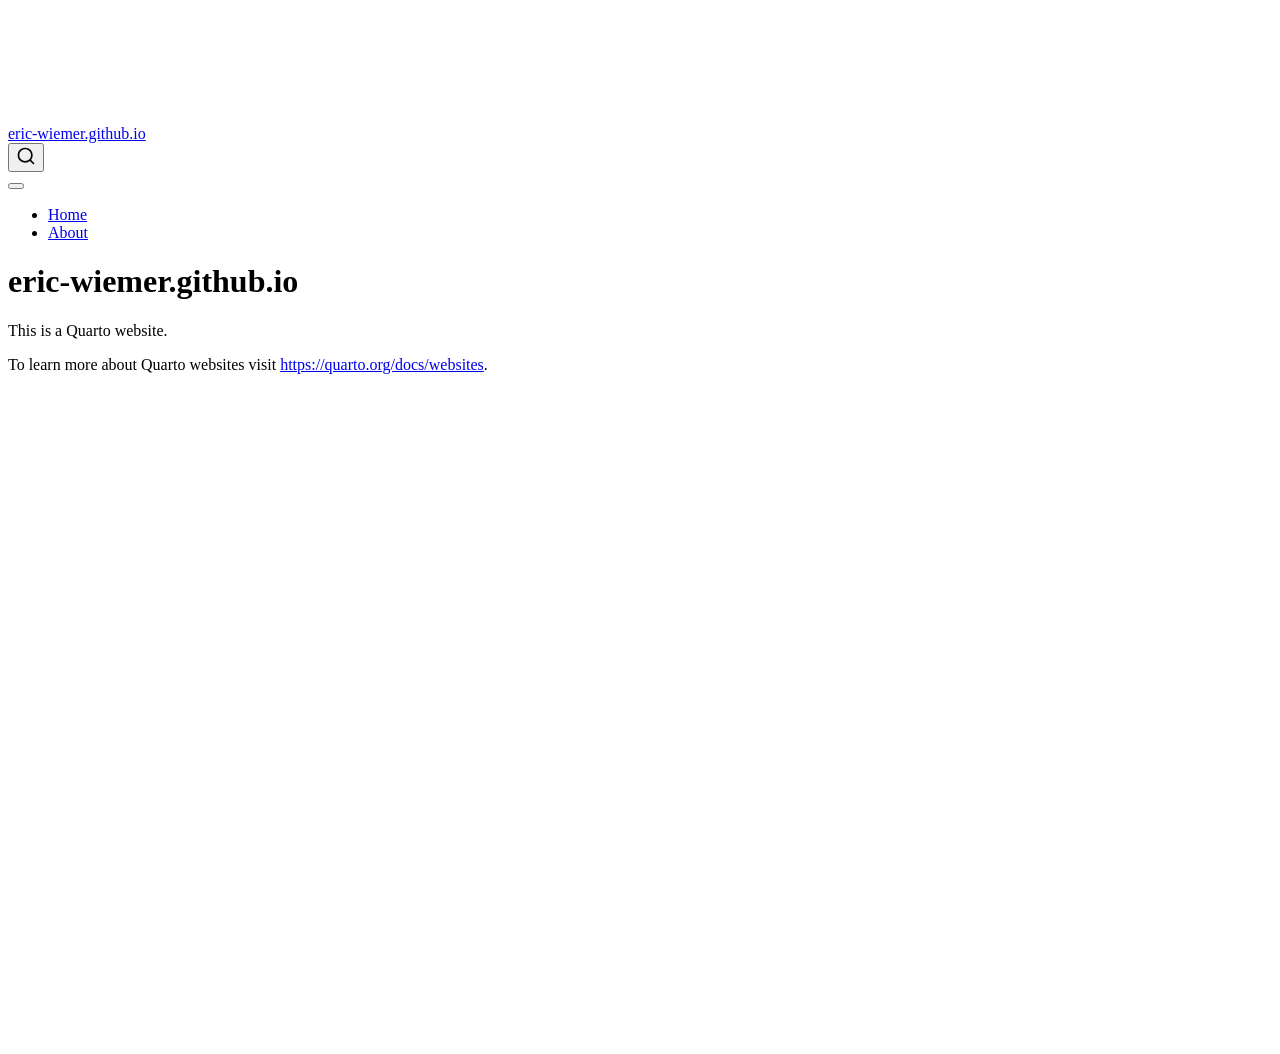
==== index.html @ 04e3b584 "Built site for gh-pages" ====
<!DOCTYPE html>
<html xmlns="http://www.w3.org/1999/xhtml" lang="en" xml:lang="en"><head>

<meta charset="utf-8">
<meta name="generator" content="quarto-1.9.38">

<meta name="viewport" content="width=device-width, initial-scale=1.0, user-scalable=yes">


<title>eric-wiemer.github.io</title>
<style>
/* Default styles provided by pandoc.
** See https://pandoc.org/MANUAL.html#variables-for-html for config info.
*/
code{white-space: pre-wrap;}
span.smallcaps{font-variant: small-caps;}
div.columns{display: flex; gap: min(4vw, 1.5em);}
div.column{flex: auto; overflow-x: auto;}
div.hanging-indent{margin-left: 1.5em; text-indent: -1.5em;}
ul.task-list{list-style: none;}
ul.task-list li input[type="checkbox"] {
  width: 0.8em;
  margin: 0 0.8em 0.2em -1em; /* quarto-specific, see https://github.com/quarto-dev/quarto-cli/issues/4556 */ 
  vertical-align: middle;
}
</style>


<script src="site_libs/quarto-nav/quarto-nav.js"></script>
<script src="site_libs/quarto-nav/headroom.min.js"></script>
<script src="site_libs/clipboard/clipboard.min.js"></script>
<script src="site_libs/quarto-search/autocomplete.umd.js"></script>
<script src="site_libs/quarto-search/fuse.min.js"></script>
<script src="site_libs/quarto-search/quarto-search.js"></script>
<meta name="quarto:offset" content="./">
<script src="site_libs/quarto-html/quarto.js" type="module"></script>
<script src="site_libs/quarto-html/tabsets/tabsets.js" type="module"></script>
<script src="site_libs/quarto-html/popper.min.js"></script>
<script src="site_libs/quarto-html/tippy.umd.min.js"></script>
<script src="site_libs/quarto-html/anchor.min.js"></script>
<link href="site_libs/quarto-html/tippy.css" rel="stylesheet">
<link href="site_libs/quarto-html/quarto-syntax-highlighting-15634bcf2e68342d4ad2dfa704d543f6.css" rel="stylesheet" id="quarto-text-highlighting-styles">
<script src="site_libs/bootstrap/bootstrap.min.js"></script>
<link href="site_libs/bootstrap/bootstrap-icons.css" rel="stylesheet">
<link href="site_libs/bootstrap/bootstrap-158031087360bce0ff56dc785ce39e06.min.css" rel="stylesheet" append-hash="true" id="quarto-bootstrap" data-mode="light">
<script id="quarto-search-options" type="application/json">{
  "location": "navbar",
  "copy-button": false,
  "collapse-after": 3,
  "panel-placement": "end",
  "type": "overlay",
  "limit": 50,
  "keyboard-shortcut": [
    "f",
    "/",
    "s"
  ],
  "show-item-context": false,
  "language": {
    "search-no-results-text": "No results",
    "search-matching-documents-text": "matching documents",
    "search-copy-link-title": "Copy link to search",
    "search-hide-matches-text": "Hide additional matches",
    "search-more-match-text": "more match in this document",
    "search-more-matches-text": "more matches in this document",
    "search-clear-button-title": "Clear",
    "search-text-placeholder": "",
    "search-detached-cancel-button-title": "Cancel",
    "search-submit-button-title": "Submit",
    "search-label": "Search"
  }
}</script>


<link rel="stylesheet" href="styles.css">
</head>

<body class="nav-fixed quarto-light">

<div id="quarto-search-results"></div>
  <header id="quarto-header" class="headroom fixed-top">
    <nav class="navbar navbar-expand-lg " data-bs-theme="dark">
      <div class="navbar-container container-fluid">
      <div class="navbar-brand-container mx-auto">
    <a class="navbar-brand" href="./index.html">
    <span class="navbar-title">eric-wiemer.github.io</span>
    </a>
  </div>
            <div id="quarto-search" class="" title="Search"></div>
          <button class="navbar-toggler" type="button" data-bs-toggle="collapse" data-bs-target="#navbarCollapse" aria-controls="navbarCollapse" role="menu" aria-expanded="false" aria-label="Toggle navigation" onclick="if (window.quartoToggleHeadroom) { window.quartoToggleHeadroom(); }">
  <span class="navbar-toggler-icon"></span>
</button>
          <div class="collapse navbar-collapse" id="navbarCollapse">
            <ul class="navbar-nav navbar-nav-scroll me-auto">
  <li class="nav-item">
    <a class="nav-link active" href="./index.html" aria-current="page"> 
<span class="menu-text">Home</span></a>
  </li>  
  <li class="nav-item">
    <a class="nav-link" href="./about.html"> 
<span class="menu-text">About</span></a>
  </li>  
</ul>
          </div> <!-- /navcollapse -->
            <div class="quarto-navbar-tools">
</div>
      </div> <!-- /container-fluid -->
    </nav>
</header>
<!-- content -->
<div id="quarto-content" class="quarto-container page-columns page-rows-contents page-layout-article page-navbar">
<!-- sidebar -->
<!-- margin-sidebar -->
    <div id="quarto-margin-sidebar" class="sidebar margin-sidebar zindex-bottom">
        
    </div>
<!-- main -->
<main class="content" id="quarto-document-content">

<header id="title-block-header" class="quarto-title-block default">
<div class="quarto-title">
<h1 class="title">eric-wiemer.github.io</h1>
</div>



<div class="quarto-title-meta">

    
  
    
  </div>
  


</header>


<p>This is a Quarto website.</p>
<p>To learn more about Quarto websites visit <a href="https://quarto.org/docs/websites" class="uri">https://quarto.org/docs/websites</a>.</p>



</main> <!-- /main -->
<script id="quarto-html-after-body" type="application/javascript">
  window.document.addEventListener("DOMContentLoaded", function (event) {
    const icon = "";
    const anchorJS = new window.AnchorJS();
    anchorJS.options = {
      placement: 'right',
      icon: icon
    };
    anchorJS.add('.anchored');
    const isCodeAnnotation = (el) => {
      for (const clz of el.classList) {
        if (clz.startsWith('code-annotation-')) {                     
          return true;
        }
      }
      return false;
    }
    const onCopySuccess = function(e) {
      // button target
      const button = e.trigger;
      // don't keep focus
      button.blur();
      // flash "checked"
      button.classList.add('code-copy-button-checked');
      var currentTitle = button.getAttribute("title");
      button.setAttribute("title", "Copied!");
      let tooltip;
      if (window.bootstrap) {
        button.setAttribute("data-bs-toggle", "tooltip");
        button.setAttribute("data-bs-placement", "left");
        button.setAttribute("data-bs-title", "Copied!");
        tooltip = new bootstrap.Tooltip(button, 
          { trigger: "manual", 
            customClass: "code-copy-button-tooltip",
            offset: [0, -8]});
        tooltip.show();    
      }
      setTimeout(function() {
        if (tooltip) {
          tooltip.hide();
          button.removeAttribute("data-bs-title");
          button.removeAttribute("data-bs-toggle");
          button.removeAttribute("data-bs-placement");
        }
        button.setAttribute("title", currentTitle);
        button.classList.remove('code-copy-button-checked');
      }, 1000);
      // clear code selection
      e.clearSelection();
    }
    const getTextToCopy = function(trigger) {
      const outerScaffold = trigger.parentElement.cloneNode(true);
      const codeEl = outerScaffold.querySelector('code');
      for (const childEl of codeEl.children) {
        if (isCodeAnnotation(childEl)) {
          childEl.remove();
        }
      }
      return codeEl.innerText;
    }
    const clipboard = new window.ClipboardJS('.code-copy-button:not([data-in-quarto-modal])', {
      text: getTextToCopy
    });
    clipboard.on('success', onCopySuccess);
    if (window.document.getElementById('quarto-embedded-source-code-modal')) {
      const clipboardModal = new window.ClipboardJS('.code-copy-button[data-in-quarto-modal]', {
        text: getTextToCopy,
        container: window.document.getElementById('quarto-embedded-source-code-modal')
      });
      clipboardModal.on('success', onCopySuccess);
    }
      var localhostRegex = new RegExp(/^(?:http|https):\/\/localhost\:?[0-9]*\//);
      var mailtoRegex = new RegExp(/^mailto:/);
        var filterRegex = new RegExp('/' + window.location.host + '/');
      var isInternal = (href) => {
          return filterRegex.test(href) || localhostRegex.test(href) || mailtoRegex.test(href);
      }
      // Inspect non-navigation links and adorn them if external
     var links = window.document.querySelectorAll('a[href]:not(.nav-link):not(.navbar-brand):not(.toc-action):not(.sidebar-link):not(.sidebar-item-toggle):not(.pagination-link):not(.no-external):not([aria-hidden]):not(.dropdown-item):not(.quarto-navigation-tool):not(.about-link)');
      for (var i=0; i<links.length; i++) {
        const link = links[i];
        if (!isInternal(link.href)) {
          // undo the damage that might have been done by quarto-nav.js in the case of
          // links that we want to consider external
          if (link.dataset.originalHref !== undefined) {
            link.href = link.dataset.originalHref;
          }
        }
      }
    function tippyHover(el, contentFn, onTriggerFn, onUntriggerFn) {
      const config = {
        allowHTML: true,
        maxWidth: 500,
        delay: 100,
        arrow: false,
        appendTo: function(el) {
            return el.parentElement;
        },
        interactive: true,
        interactiveBorder: 10,
        theme: 'quarto',
        placement: 'bottom-start',
      };
      if (contentFn) {
        config.content = contentFn;
      }
      if (onTriggerFn) {
        config.onTrigger = onTriggerFn;
      }
      if (onUntriggerFn) {
        config.onUntrigger = onUntriggerFn;
      }
      window.tippy(el, config); 
    }
    const noterefs = window.document.querySelectorAll('a[role="doc-noteref"]');
    for (var i=0; i<noterefs.length; i++) {
      const ref = noterefs[i];
      tippyHover(ref, function() {
        // use id or data attribute instead here
        let href = ref.getAttribute('data-footnote-href') || ref.getAttribute('href');
        try { href = new URL(href).hash; } catch {}
        const id = href.replace(/^#\/?/, "");
        const note = window.document.getElementById(id);
        if (note) {
          return note.innerHTML;
        } else {
          return "";
        }
      });
    }
    const xrefs = window.document.querySelectorAll('a.quarto-xref');
    const processXRef = (id, note) => {
      // Strip column container classes
      const stripColumnClz = (el) => {
        el.classList.remove("page-full", "page-columns");
        if (el.children) {
          for (const child of el.children) {
            stripColumnClz(child);
          }
        }
      }
      stripColumnClz(note)
      if (id === null || id.startsWith('sec-')) {
        // Special case sections, only their first couple elements
        const container = document.createElement("div");
        if (note.children && note.children.length > 2) {
          container.appendChild(note.children[0].cloneNode(true));
          for (let i = 1; i < note.children.length; i++) {
            const child = note.children[i];
            if (child.tagName === "P" && child.innerText === "") {
              continue;
            } else {
              container.appendChild(child.cloneNode(true));
              break;
            }
          }
          if (window.Quarto?.typesetMath) {
            window.Quarto.typesetMath(container);
          }
          return container.innerHTML
        } else {
          if (window.Quarto?.typesetMath) {
            window.Quarto.typesetMath(note);
          }
          return note.innerHTML;
        }
      } else {
        // Remove any anchor links if they are present
        const anchorLink = note.querySelector('a.anchorjs-link');
        if (anchorLink) {
          anchorLink.remove();
        }
        if (window.Quarto?.typesetMath) {
          window.Quarto.typesetMath(note);
        }
        if (note.classList.contains("callout")) {
          return note.outerHTML;
        } else {
          return note.innerHTML;
        }
      }
    }
    for (var i=0; i<xrefs.length; i++) {
      const xref = xrefs[i];
      tippyHover(xref, undefined, function(instance) {
        instance.disable();
        let url = xref.getAttribute('href');
        let hash = undefined; 
        if (url.startsWith('#')) {
          hash = url;
        } else {
          try { hash = new URL(url).hash; } catch {}
        }
        if (hash) {
          const id = hash.replace(/^#\/?/, "");
          const note = window.document.getElementById(id);
          if (note !== null) {
            try {
              const html = processXRef(id, note.cloneNode(true));
              instance.setContent(html);
            } finally {
              instance.enable();
              instance.show();
            }
          } else {
            // See if we can fetch this
            fetch(url.split('#')[0])
            .then(res => res.text())
            .then(html => {
              const parser = new DOMParser();
              const htmlDoc = parser.parseFromString(html, "text/html");
              const note = htmlDoc.getElementById(id);
              if (note !== null) {
                const html = processXRef(id, note);
                instance.setContent(html);
              } 
            }).finally(() => {
              instance.enable();
              instance.show();
            });
          }
        } else {
          // See if we can fetch a full url (with no hash to target)
          // This is a special case and we should probably do some content thinning / targeting
          fetch(url)
          .then(res => res.text())
          .then(html => {
            const parser = new DOMParser();
            const htmlDoc = parser.parseFromString(html, "text/html");
            const note = htmlDoc.querySelector('main.content');
            if (note !== null) {
              // This should only happen for chapter cross references
              // (since there is no id in the URL)
              // remove the first header
              if (note.children.length > 0 && note.children[0].tagName === "HEADER") {
                note.children[0].remove();
              }
              const html = processXRef(null, note);
              instance.setContent(html);
            } 
          }).finally(() => {
            instance.enable();
            instance.show();
          });
        }
      }, function(instance) {
      });
    }
        let selectedAnnoteEl;
        const selectorForAnnotation = ( cell, annotation) => {
          let cellAttr = 'data-code-cell="' + cell + '"';
          let lineAttr = 'data-code-annotation="' +  annotation + '"';
          const selector = 'span[' + cellAttr + '][' + lineAttr + ']';
          return selector;
        }
        const selectCodeLines = (annoteEl) => {
          const doc = window.document;
          const targetCell = annoteEl.getAttribute("data-target-cell");
          const targetAnnotation = annoteEl.getAttribute("data-target-annotation");
          const annoteSpan = window.document.querySelector(selectorForAnnotation(targetCell, targetAnnotation));
          const lines = annoteSpan.getAttribute("data-code-lines").split(",");
          const lineIds = lines.map((line) => {
            return targetCell + "-" + line;
          })
          let top = null;
          let height = null;
          let parent = null;
          if (lineIds.length > 0) {
              //compute the position of the single el (top and bottom and make a div)
              const el = window.document.getElementById(lineIds[0]);
              top = el.offsetTop;
              height = el.offsetHeight;
              parent = el.parentElement.parentElement;
            if (lineIds.length > 1) {
              const lastEl = window.document.getElementById(lineIds[lineIds.length - 1]);
              const bottom = lastEl.offsetTop + lastEl.offsetHeight;
              height = bottom - top;
            }
            if (top !== null && height !== null && parent !== null) {
              // cook up a div (if necessary) and position it 
              let div = window.document.getElementById("code-annotation-line-highlight");
              if (div === null) {
                div = window.document.createElement("div");
                div.setAttribute("id", "code-annotation-line-highlight");
                div.style.position = 'absolute';
                parent.appendChild(div);
              }
              div.style.top = top - 2 + "px";
              div.style.height = height + 4 + "px";
              div.style.left = 0;
              let gutterDiv = window.document.getElementById("code-annotation-line-highlight-gutter");
              if (gutterDiv === null) {
                gutterDiv = window.document.createElement("div");
                gutterDiv.setAttribute("id", "code-annotation-line-highlight-gutter");
                gutterDiv.style.position = 'absolute';
                const codeCell = window.document.getElementById(targetCell);
                const gutter = codeCell.querySelector('.code-annotation-gutter');
                gutter.appendChild(gutterDiv);
              }
              gutterDiv.style.top = top - 2 + "px";
              gutterDiv.style.height = height + 4 + "px";
            }
            selectedAnnoteEl = annoteEl;
          }
        };
        const unselectCodeLines = () => {
          const elementsIds = ["code-annotation-line-highlight", "code-annotation-line-highlight-gutter"];
          elementsIds.forEach((elId) => {
            const div = window.document.getElementById(elId);
            if (div) {
              div.remove();
            }
          });
          selectedAnnoteEl = undefined;
        };
          // Handle positioning of the toggle
      window.addEventListener(
        "resize",
        throttle(() => {
          elRect = undefined;
          if (selectedAnnoteEl) {
            selectCodeLines(selectedAnnoteEl);
          }
        }, 10)
      );
      function throttle(fn, ms) {
      let throttle = false;
      let timer;
        return (...args) => {
          if(!throttle) { // first call gets through
              fn.apply(this, args);
              throttle = true;
          } else { // all the others get throttled
              if(timer) clearTimeout(timer); // cancel #2
              timer = setTimeout(() => {
                fn.apply(this, args);
                timer = throttle = false;
              }, ms);
          }
        };
      }
        // Attach click handler to the DT
        const annoteDls = window.document.querySelectorAll('dt[data-target-cell]');
        for (const annoteDlNode of annoteDls) {
          annoteDlNode.addEventListener('click', (event) => {
            const clickedEl = event.target;
            if (clickedEl !== selectedAnnoteEl) {
              unselectCodeLines();
              const activeEl = window.document.querySelector('dt[data-target-cell].code-annotation-active');
              if (activeEl) {
                activeEl.classList.remove('code-annotation-active');
              }
              selectCodeLines(clickedEl);
              clickedEl.classList.add('code-annotation-active');
            } else {
              // Unselect the line
              unselectCodeLines();
              clickedEl.classList.remove('code-annotation-active');
            }
          });
        }
    const findCites = (el) => {
      const parentEl = el.parentElement;
      if (parentEl) {
        const cites = parentEl.dataset.cites;
        if (cites) {
          return {
            el,
            cites: cites.split(' ')
          };
        } else {
          return findCites(el.parentElement)
        }
      } else {
        return undefined;
      }
    };
    var bibliorefs = window.document.querySelectorAll('a[role="doc-biblioref"]');
    for (var i=0; i<bibliorefs.length; i++) {
      const ref = bibliorefs[i];
      const citeInfo = findCites(ref);
      if (citeInfo) {
        tippyHover(citeInfo.el, function() {
          var popup = window.document.createElement('div');
          citeInfo.cites.forEach(function(cite) {
            var citeDiv = window.document.createElement('div');
            citeDiv.classList.add('hanging-indent');
            citeDiv.classList.add('csl-entry');
            var biblioDiv = window.document.getElementById('ref-' + cite);
            if (biblioDiv) {
              citeDiv.innerHTML = biblioDiv.innerHTML;
            }
            popup.appendChild(citeDiv);
          });
          return popup.innerHTML;
        });
      }
    }
  });
  </script>
</div> <!-- /content -->




</body></html>
---- site_libs/quarto-html/tippy.css ----
.tippy-box[data-animation=fade][data-state=hidden]{opacity:0}[data-tippy-root]{max-width:calc(100vw - 10px)}.tippy-box{position:relative;background-color:#333;color:#fff;border-radius:4px;font-size:14px;line-height:1.4;white-space:normal;outline:0;transition-property:transform,visibility,opacity}.tippy-box[data-placement^=top]>.tippy-arrow{bottom:0}.tippy-box[data-placement^=top]>.tippy-arrow:before{bottom:-7px;left:0;border-width:8px 8px 0;border-top-color:initial;transform-origin:center top}.tippy-box[data-placement^=bottom]>.tippy-arrow{top:0}.tippy-box[data-placement^=bottom]>.tippy-arrow:before{top:-7px;left:0;border-width:0 8px 8px;border-bottom-color:initial;transform-origin:center bottom}.tippy-box[data-placement^=left]>.tippy-arrow{right:0}.tippy-box[data-placement^=left]>.tippy-arrow:before{border-width:8px 0 8px 8px;border-left-color:initial;right:-7px;transform-origin:center left}.tippy-box[data-placement^=right]>.tippy-arrow{left:0}.tippy-box[data-placement^=right]>.tippy-arrow:before{left:-7px;border-width:8px 8px 8px 0;border-right-color:initial;transform-origin:center right}.tippy-box[data-inertia][data-state=visible]{transition-timing-function:cubic-bezier(.54,1.5,.38,1.11)}.tippy-arrow{width:16px;height:16px;color:#333}.tippy-arrow:before{content:"";position:absolute;border-color:transparent;border-style:solid}.tippy-content{position:relative;padding:5px 9px;z-index:1}
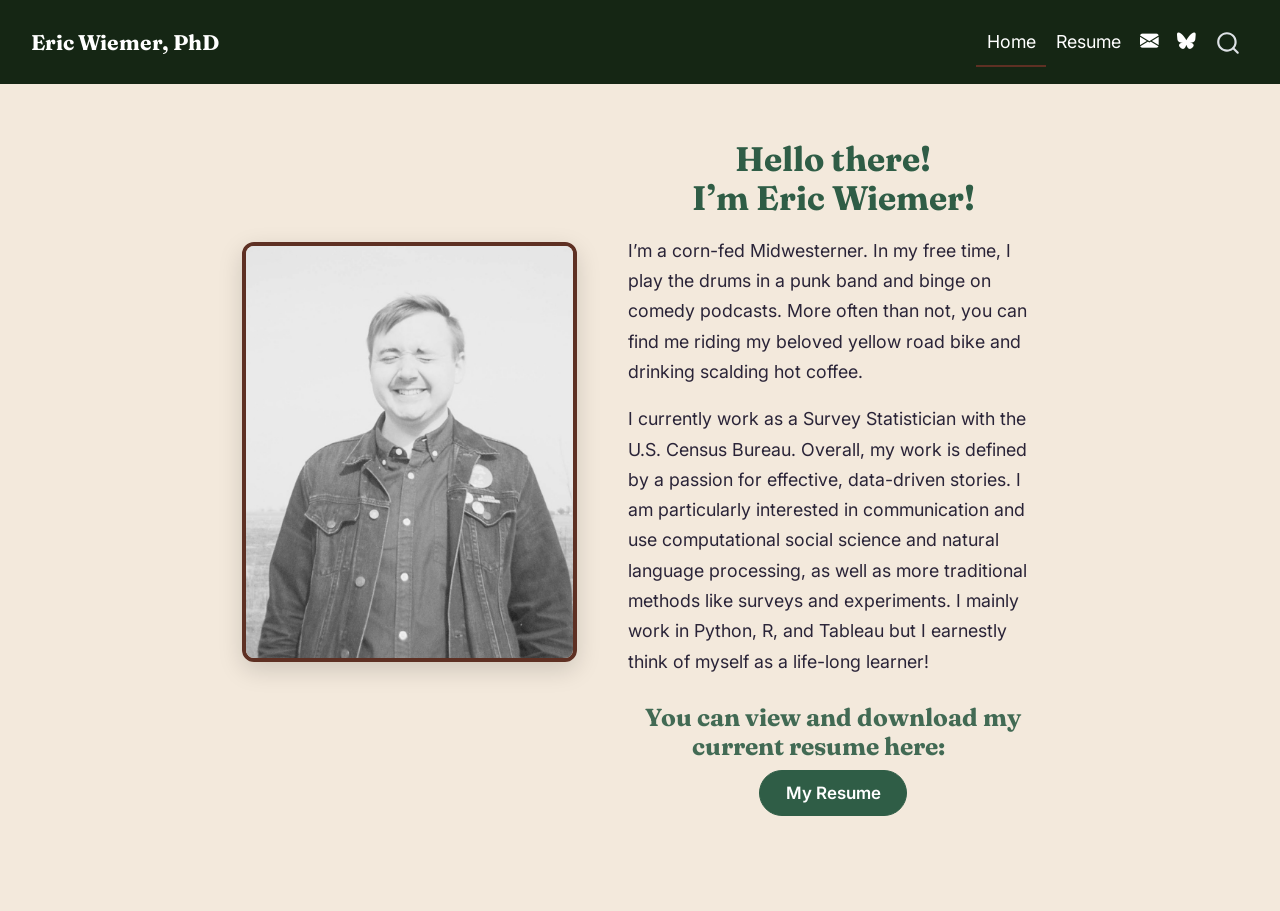
==== commit 2e42833f: "Built site for gh-pages" ====
--- a/index.html
+++ b/index.html
@@ -7,7 +7,7 @@
 <meta name="viewport" content="width=device-width, initial-scale=1.0, user-scalable=yes">
 
 
-<title>eric-wiemer.github.io</title>
+<title>Eric Wiemer – Eric Wiemer, PhD</title>
 <style>
 /* Default styles provided by pandoc.
 ** See https://pandoc.org/MANUAL.html#variables-for-html for config info.
@@ -39,10 +39,10 @@
 <script src="site_libs/quarto-html/tippy.umd.min.js"></script>
 <script src="site_libs/quarto-html/anchor.min.js"></script>
 <link href="site_libs/quarto-html/tippy.css" rel="stylesheet">
-<link href="site_libs/quarto-html/quarto-syntax-highlighting-15634bcf2e68342d4ad2dfa704d543f6.css" rel="stylesheet" id="quarto-text-highlighting-styles">
+<link href="site_libs/quarto-html/quarto-syntax-highlighting-dark-0a6b7249c26820e032cb0bd839ff02b1.css" rel="stylesheet" id="quarto-text-highlighting-styles">
 <script src="site_libs/bootstrap/bootstrap.min.js"></script>
 <link href="site_libs/bootstrap/bootstrap-icons.css" rel="stylesheet">
-<link href="site_libs/bootstrap/bootstrap-158031087360bce0ff56dc785ce39e06.min.css" rel="stylesheet" append-hash="true" id="quarto-bootstrap" data-mode="light">
+<link href="site_libs/bootstrap/bootstrap-4360c678b5099ca041644eb02eaa1bfe.min.css" rel="stylesheet" append-hash="true" id="quarto-bootstrap" data-mode="dark">
 <script id="quarto-search-options" type="application/json">{
   "location": "navbar",
   "copy-button": false,
@@ -75,7 +75,7 @@
 <link rel="stylesheet" href="styles.css">
 </head>
 
-<body class="nav-fixed quarto-light">
+<body class="nav-fixed fullcontent quarto-light">
 
 <div id="quarto-search-results"></div>
   <header id="quarto-header" class="headroom fixed-top">
@@ -83,7 +83,7 @@
       <div class="navbar-container container-fluid">
       <div class="navbar-brand-container mx-auto">
     <a class="navbar-brand" href="./index.html">
-    <span class="navbar-title">eric-wiemer.github.io</span>
+    <span class="navbar-title">Eric Wiemer, PhD</span>
     </a>
   </div>
             <div id="quarto-search" class="" title="Search"></div>
@@ -91,14 +91,24 @@
   <span class="navbar-toggler-icon"></span>
 </button>
           <div class="collapse navbar-collapse" id="navbarCollapse">
-            <ul class="navbar-nav navbar-nav-scroll me-auto">
+            <ul class="navbar-nav navbar-nav-scroll ms-auto">
   <li class="nav-item">
     <a class="nav-link active" href="./index.html" aria-current="page"> 
 <span class="menu-text">Home</span></a>
   </li>  
   <li class="nav-item">
-    <a class="nav-link" href="./about.html"> 
-<span class="menu-text">About</span></a>
+    <a class="nav-link" href="./resume.html"> 
+<span class="menu-text">Resume</span></a>
+  </li>  
+  <li class="nav-item compact">
+    <a class="nav-link" href="mailto:ewiemer30@gmail.com"> <i class="bi bi-envelope-fill" role="img" aria-label="Email">
+</i> 
+<span class="menu-text"></span></a>
+  </li>  
+  <li class="nav-item compact">
+    <a class="nav-link" href="https://bsky.app/profile/ericwiemer.com"> <i class="bi bi-bluesky" role="img" aria-label="Bluesky">
+</i> 
+<span class="menu-text"></span></a>
   </li>  
 </ul>
           </div> <!-- /navcollapse -->
@@ -111,33 +121,29 @@
 <div id="quarto-content" class="quarto-container page-columns page-rows-contents page-layout-article page-navbar">
 <!-- sidebar -->
 <!-- margin-sidebar -->
-    <div id="quarto-margin-sidebar" class="sidebar margin-sidebar zindex-bottom">
-        
-    </div>
+    
 <!-- main -->
-<main class="content" id="quarto-document-content">
-
-<header id="title-block-header" class="quarto-title-block default">
-<div class="quarto-title">
-<h1 class="title">eric-wiemer.github.io</h1>
+<main class="content" id="quarto-document-content"><header id="title-block-header" class="quarto-title-block"></header>
+
+
+
+
+<div class="hero">
+<div class="hero-photo">
+<p><img src="images/website_headshot.jpg" class="profile-photo img-fluid" alt="Black &amp; white photo of Eric Wiemer"></p>
 </div>
-
-
-
-<div class="quarto-title-meta">
-
-    
-  
-    
-  </div>
-  
-
-
-</header>
-
-
-<p>This is a Quarto website.</p>
-<p>To learn more about Quarto websites visit <a href="https://quarto.org/docs/websites" class="uri">https://quarto.org/docs/websites</a>.</p>
+<section id="hello-there-im-eric-wiemer" class="level1 hero-text">
+<h1>Hello there!<br>I’m Eric Wiemer!</h1>
+<p>I’m a corn-fed Midwesterner. In my free time, I play the drums in a punk band and binge on comedy podcasts. More often than not, you can find me riding my beloved yellow road bike and drinking scalding hot coffee.</p>
+<p>I currently work as a Survey Statistician with the U.S. Census Bureau. Overall, my work is defined by a passion for effective, data-driven stories. I am particularly interested in communication and use computational social science and natural language processing, as well as more traditional methods like surveys and experiments. I mainly work in Python, R, and Tableau but I earnestly think of myself as a life-long learner!</p>
+<section id="you-can-view-and-download-my-current-resume-here" class="level3">
+<h3 class="anchored" data-anchor-id="you-can-view-and-download-my-current-resume-here">You can view and download my current resume here:</h3>
+<div class="center">
+<p><a href="./resume.html" class="btn btn-primary">My Resume</a></p>
+</div>
+</section>
+</section>
+</div>
 
 
 
@@ -215,7 +221,7 @@
     }
       var localhostRegex = new RegExp(/^(?:http|https):\/\/localhost\:?[0-9]*\//);
       var mailtoRegex = new RegExp(/^mailto:/);
-        var filterRegex = new RegExp('/' + window.location.host + '/');
+        var filterRegex = new RegExp("https:\/\/ericwiemer\.com");
       var isInternal = (href) => {
           return filterRegex.test(href) || localhostRegex.test(href) || mailtoRegex.test(href);
       }
--- a/site_libs/quarto-html/quarto-syntax-highlighting-dark-0a6b7249c26820e032cb0bd839ff02b1.css
+++ b/site_libs/quarto-html/quarto-syntax-highlighting-dark-0a6b7249c26820e032cb0bd839ff02b1.css
@@ -0,0 +1,219 @@
+/* quarto syntax highlight colors */
+:root {
+  --quarto-hl-al-color: #f07178;
+  --quarto-hl-an-color: #d4d0ab;
+  --quarto-hl-at-color: #00e0e0;
+  --quarto-hl-bn-color: #d4d0ab;
+  --quarto-hl-bu-color: #abe338;
+  --quarto-hl-ch-color: #abe338;
+  --quarto-hl-co-color: #f8f8f2;
+  --quarto-hl-cv-color: #ffd700;
+  --quarto-hl-cn-color: #ffd700;
+  --quarto-hl-cf-color: #ffa07a;
+  --quarto-hl-dt-color: #ffa07a;
+  --quarto-hl-dv-color: #d4d0ab;
+  --quarto-hl-do-color: #f8f8f2;
+  --quarto-hl-er-color: #f07178;
+  --quarto-hl-ex-color: #00e0e0;
+  --quarto-hl-fl-color: #d4d0ab;
+  --quarto-hl-fu-color: #ffa07a;
+  --quarto-hl-im-color: #abe338;
+  --quarto-hl-in-color: #d4d0ab;
+  --quarto-hl-kw-color: #ffa07a;
+  --quarto-hl-op-color: #ffa07a;
+  --quarto-hl-ot-color: #00e0e0;
+  --quarto-hl-pp-color: #dcc6e0;
+  --quarto-hl-re-color: #00e0e0;
+  --quarto-hl-sc-color: #abe338;
+  --quarto-hl-ss-color: #abe338;
+  --quarto-hl-st-color: #abe338;
+  --quarto-hl-va-color: #00e0e0;
+  --quarto-hl-vs-color: #abe338;
+  --quarto-hl-wa-color: #dcc6e0;
+}
+
+/* other quarto variables */
+:root {
+  --quarto-font-monospace: SFMono-Regular, Menlo, Monaco, Consolas, "Liberation Mono", "Courier New", monospace;
+}
+
+/* syntax highlight based on Pandoc's rules */
+pre > code.sourceCode > span {
+  color: #f8f8f2;
+}
+
+code.sourceCode > span {
+  color: #f8f8f2;
+}
+
+div.sourceCode,
+div.sourceCode pre.sourceCode {
+  color: #f8f8f2;
+}
+
+/* Normal */
+code span {
+  color: #f8f8f2;
+}
+
+/* Alert */
+code span.al {
+  color: #f07178;
+}
+
+/* Annotation */
+code span.an {
+  color: #d4d0ab;
+}
+
+/* Attribute */
+code span.at {
+  color: #00e0e0;
+}
+
+/* BaseN */
+code span.bn {
+  color: #d4d0ab;
+}
+
+/* BuiltIn */
+code span.bu {
+  color: #abe338;
+}
+
+/* ControlFlow */
+code span.cf {
+  font-weight: bold;
+  color: #ffa07a;
+}
+
+/* Char */
+code span.ch {
+  color: #abe338;
+}
+
+/* Constant */
+code span.cn {
+  color: #ffd700;
+}
+
+/* Comment */
+code span.co {
+  font-style: italic;
+  color: #f8f8f2;
+}
+
+/* CommentVar */
+code span.cv {
+  color: #ffd700;
+}
+
+/* Documentation */
+code span.do {
+  color: #f8f8f2;
+}
+
+/* DataType */
+code span.dt {
+  color: #ffa07a;
+}
+
+/* DecVal */
+code span.dv {
+  color: #d4d0ab;
+}
+
+/* Error */
+code span.er {
+  color: #f07178;
+  text-decoration: underline;
+}
+
+/* Extension */
+code span.ex {
+  font-weight: bold;
+  color: #00e0e0;
+}
+
+/* Float */
+code span.fl {
+  color: #d4d0ab;
+}
+
+/* Function */
+code span.fu {
+  color: #ffa07a;
+}
+
+/* Import */
+code span.im {
+  color: #abe338;
+}
+
+/* Information */
+code span.in {
+  color: #d4d0ab;
+}
+
+/* Keyword */
+code span.kw {
+  font-weight: bold;
+  color: #ffa07a;
+}
+
+/* Operator */
+code span.op {
+  color: #ffa07a;
+}
+
+/* Other */
+code span.ot {
+  color: #00e0e0;
+}
+
+/* Preprocessor */
+code span.pp {
+  color: #dcc6e0;
+}
+
+/* RegionMarker */
+code span.re {
+  background-color: #f8f8f2;
+  color: #00e0e0;
+}
+
+/* SpecialChar */
+code span.sc {
+  color: #abe338;
+}
+
+/* SpecialString */
+code span.ss {
+  color: #abe338;
+}
+
+/* String */
+code span.st {
+  color: #abe338;
+}
+
+/* Variable */
+code span.va {
+  color: #00e0e0;
+}
+
+/* VerbatimString */
+code span.vs {
+  color: #abe338;
+}
+
+/* Warning */
+code span.wa {
+  color: #dcc6e0;
+}
+
+.prevent-inlining {
+  content: "</";
+}
+
+/*# sourceMappingURL=175367c052bafc98bd680af3479823f0.css.map */
--- a/styles.css
+++ b/styles.css
@@ -0,0 +1,158 @@
+/* css styles */
+
+/* ---------- Fonts ---------- */
+@import url('https://fonts.googleapis.com/css2?family=Fraunces:opsz,wght@9..144,600;9..144,700&family=Inter:wght@400;500;600&display=swap');
+
+/* ---------- Colors (change these to restyle everything) ---------- */
+:root {
+  --bg: #f3e9dc;
+  --text: #2a2438;
+  --primary: #2F5D46;
+  --accent: #5e3023;
+  --nav: #152614;
+}
+
+/* ---------- Base ---------- */
+body {
+  background-color: var(--bg);
+  color: var(--text);
+  font-family: 'Inter', system-ui, -apple-system, sans-serif;
+  font-size: 1.05rem;
+  line-height: 1.7;
+}
+
+h1, h2, h3, h4,
+.title {
+  font-family: 'Fraunces', Georgia, serif;
+  font-weight: 700;
+  color: var(--primary);
+}
+
+a {
+  color: var(--primary);
+  text-decoration-color: var(--accent);
+  text-underline-offset: 3px;
+}
+a:hover {
+  color: var(--accent);
+}
+
+/* ---------- Navbar ---------- */
+.navbar {
+  background-color: var(--nav) !important;
+}
+.navbar .navbar-brand,
+.navbar .navbar-title,
+.navbar .nav-link,
+.navbar .menu-text {
+  color: #ffffff !important;
+}
+.navbar .navbar-title {
+  font-family: 'Fraunces', Georgia, serif;
+  font-weight: 700;
+  font-size: 1.25rem;
+}
+.navbar .nav-link:hover {
+  color: var(--accent) !important;
+}
+.navbar .nav-link.active {
+  border-bottom: 2px solid var(--accent);
+}
+
+/* ---------- Buttons ---------- */
+.btn-primary {
+  background-color: var(--primary);
+  border-color: var(--primary);
+  color: #ffffff;
+  border-radius: 999px;
+  padding: 0.55rem 1.5rem;
+  font-weight: 600;
+  text-decoration: none;
+}
+.btn-primary:hover {
+  background-color: var(--accent);
+  border-color: var(--accent);
+  color: #ffffff;
+}
+
+/* ---------- Profile photo ---------- */
+.profile-photo {
+  display: block;
+  width: 100%;
+  aspect-ratio: 4 / 5;
+  object-fit: cover;
+  border-radius: 12px;
+  border: 4px solid var(--accent);
+  box-shadow: 0 8px 24px rgba(0, 0, 0, 0.15);
+  margin: 0;
+}
+
+/* ---------- Footer ---------- */
+.nav-footer {
+  background-color: var(--nav);
+  color: #ffffff;
+  border-top: none;
+}
+.nav-footer a {
+  color: #ffffff;
+}
+/* ---------- Homepage layout: photo left, text right ---------- */
+
+.center {
+  text-align: center;
+}
+
+
+.hero {
+  display: grid;
+  grid-template-columns: 9fr 11fr;
+  column-gap: 3rem;
+  align-items: start;
+  margin-top: 1.5rem;
+}
+
+.hero-photo,
+.hero-text {
+  min-width: 0;
+}
+
+.hero-photo {
+  margin-top: 6rem;
+}
+
+.hero-photo p,
+.hero-photo figure,
+.hero-photo .quarto-figure {
+  margin-bottom: 0;
+  padding: 0;
+}
+
+@media (max-width: 767px) {
+  .hero {
+    grid-template-columns: 1fr;
+    row-gap: 1.5rem;
+  }
+  .hero-photo {
+    margin-top: 0;
+  }
+}
+
+/* Text column: body text left-aligned, headers centered */
+.hero-text {
+  text-align: left;
+}
+
+.hero-text h1,
+.hero-text h2,
+.hero-text h3 {
+  text-align: center;
+}
+
+.hero-text h1 {
+  margin-top: 0;
+  line-height: 1.15;
+}
+
+.hero-text .center {
+  text-align: center;
+}
